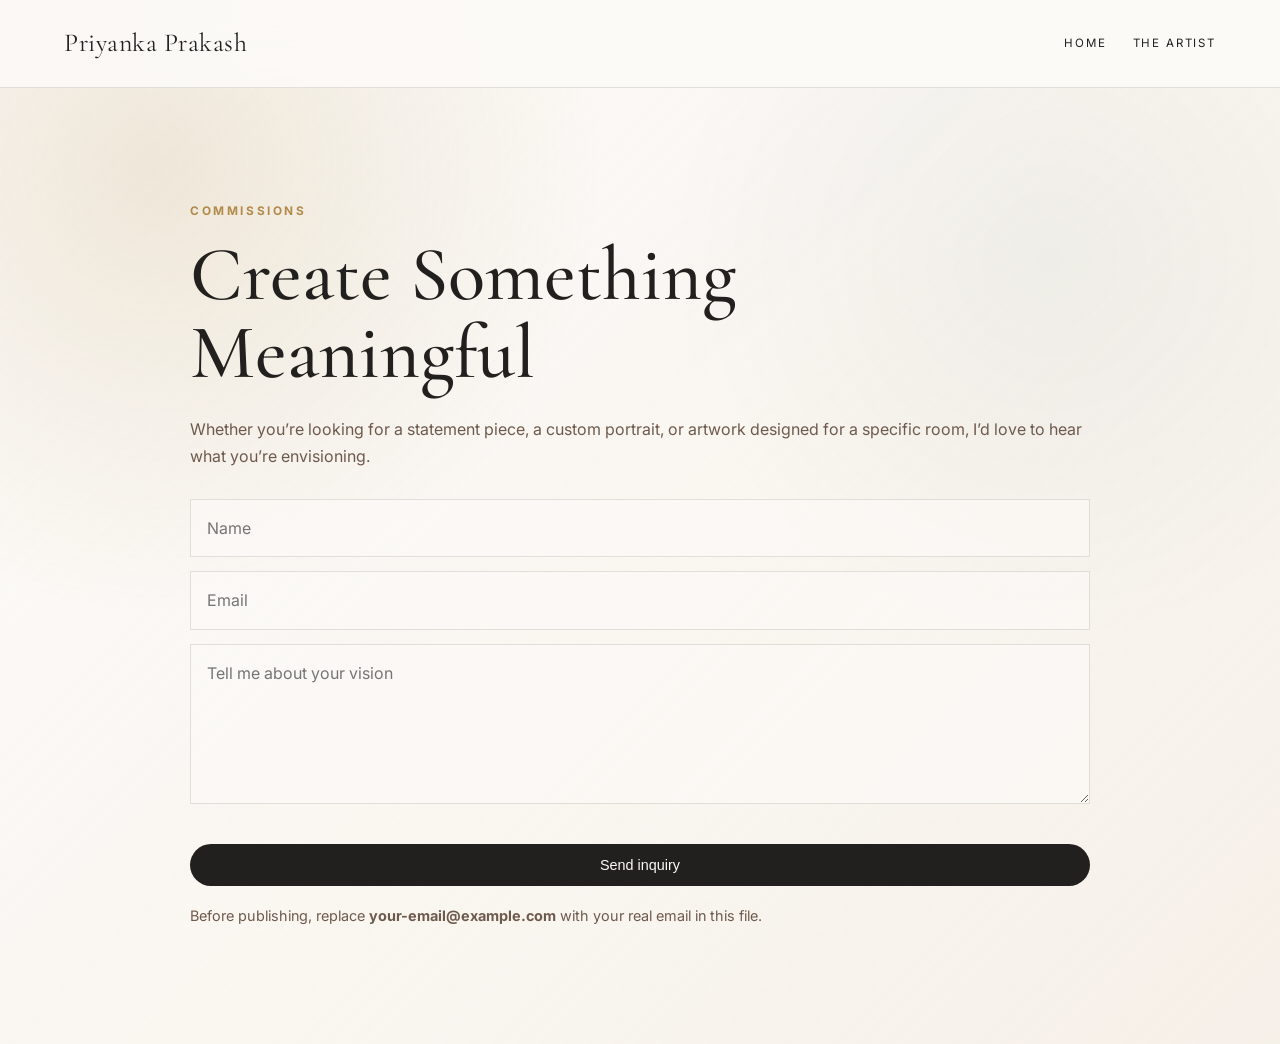
==== commissions.html @ b8d3ae8e "Add files via upload Initial site launch" ====
<!doctype html>
<html lang="en">
<head>
  <meta charset="utf-8">
  <meta name="viewport" content="width=device-width, initial-scale=1">
  <title>Commissions | Priyanka Prakash</title>
  <link rel="preconnect" href="https://fonts.googleapis.com">
  <link rel="preconnect" href="https://fonts.gstatic.com" crossorigin>
  <link href="https://fonts.googleapis.com/css2?family=Cormorant+Garamond:wght@400;500;600&family=Inter:wght@300;400;500;600&display=swap" rel="stylesheet">
  <link rel="stylesheet" href="styles.css">
</head>
<body>
  <header class="site-nav">
    <a class="brand" href="index.html">Priyanka Prakash</a>
    <nav>
      <a href="index.html">Home</a>
      <a href="artist.html">The Artist</a>
    </nav>
  </header>

  <main class="page textured-section">
    <section class="page-narrow reveal">
      <p class="eyebrow">Commissions</p>

      <!-- EDIT COMMISSION TITLE -->
      <h1>Create Something Meaningful</h1>

      <!-- EDIT COMMISSION COPY -->
      <p>Whether you’re looking for a statement piece, a custom portrait, or artwork designed for a specific room, I’d love to hear what you’re envisioning.</p>

      <form class="form" action="mailto:your-email@example.com" method="post" enctype="text/plain">
        <input name="name" placeholder="Name">
        <input name="email" placeholder="Email">
        <textarea name="message" placeholder="Tell me about your vision"></textarea>
        <button class="button" type="submit">Send inquiry</button>
      </form>

      <p class="helper-text">Before publishing, replace <strong>your-email@example.com</strong> with your real email in this file.</p>
    </section>
  </main>

  <script src="script.js"></script>
</body>
</html>
---- styles.css ----
/* =========================================================
   PRIYANKA ART SITE — V1 LAUNCH
   Boutique gallery site with easy-to-edit HTML comments.

   Palette:
   Gallery White  #FCFAF7
   Warm Linen     #F3ECE2
   Charcoal       #22201E
   Walnut         #6E5A4D
   Antique Gold   #B28A49
   Deep Emerald   #355A49
   Ember          #BF6338
========================================================= */

:root {
  --gallery-white: #FCFAF7;
  --warm-linen: #F3ECE2;
  --charcoal: #22201E;
  --walnut: #6E5A4D;
  --antique-gold: #B28A49;
  --deep-emerald: #355A49;
  --ember: #BF6338;
  --line: rgba(34, 32, 30, 0.12);
  --shadow: 0 24px 70px rgba(34, 32, 30, 0.11);
}

* { box-sizing: border-box; }

html { scroll-behavior: smooth; }

body {
  margin: 0;
  color: var(--charcoal);
  background:
    radial-gradient(circle at top left, rgba(178, 138, 73, 0.12), transparent 34rem),
    linear-gradient(180deg, var(--gallery-white), var(--warm-linen));
  font-family: "Inter", system-ui, sans-serif;
  line-height: 1.65;
}

/* Subtle plaster / limewash feeling */
.textured-section {
  position: relative;
  overflow: hidden;
  background:
    radial-gradient(circle at 12% 8%, rgba(178, 138, 73, 0.18), transparent 28rem),
    radial-gradient(circle at 82% 18%, rgba(53, 90, 73, 0.055), transparent 24rem),
    linear-gradient(135deg, rgba(255,255,255,0.34), rgba(243,236,226,0.7)),
    var(--gallery-white);
}

.textured-section::before {
  content: "";
  position: absolute;
  inset: 0;
  pointer-events: none;
  opacity: 0.28;
  background-image:
    radial-gradient(circle at 20% 20%, rgba(34,32,30,0.035) 0 1px, transparent 1px),
    radial-gradient(circle at 80% 40%, rgba(178,138,73,0.04) 0 1px, transparent 1px);
  background-size: 28px 28px, 42px 42px;
  mix-blend-mode: multiply;
}

/* Faint signature brushstroke */
.hero-mark {
  position: absolute;
  width: min(520px, 60vw);
  height: 140px;
  left: clamp(20px, 7vw, 110px);
  top: clamp(110px, 18vh, 190px);
  opacity: 0.055;
  transform: rotate(-8deg);
  border-radius: 999px;
  background: linear-gradient(90deg, transparent, var(--antique-gold), var(--ember), transparent);
  filter: blur(2px);
}

.site-nav {
  position: sticky;
  top: 0;
  z-index: 20;
  display: flex;
  justify-content: space-between;
  align-items: center;
  padding: 22px clamp(22px, 5vw, 72px);
  background: rgba(252, 250, 247, 0.88);
  backdrop-filter: blur(18px);
  border-bottom: 1px solid var(--line);
}

.brand {
  font-family: "Cormorant Garamond", Georgia, serif;
  font-size: 1.62rem;
  color: var(--charcoal);
  text-decoration: none;
  letter-spacing: 0.02em;
}

nav { display: flex; gap: 26px; }

nav a {
  color: var(--charcoal);
  text-decoration: none;
  text-transform: uppercase;
  font-size: 0.72rem;
  letter-spacing: 0.16em;
}

nav a:hover { color: var(--deep-emerald); }

.hero {
  min-height: 82vh;
  display: grid;
  grid-template-columns: 1.12fr 0.88fr;
  gap: clamp(42px, 7vw, 100px);
  align-items: center;
  padding: clamp(66px, 8vw, 112px) clamp(24px, 6vw, 96px);
}

.eyebrow {
  color: var(--antique-gold);
  font-size: 0.74rem;
  font-weight: 700;
  letter-spacing: 0.22em;
  text-transform: uppercase;
}

h1, h2, h3 {
  margin: 0;
  font-family: "Cormorant Garamond", Georgia, serif;
  font-weight: 500;
  line-height: 1.02;
}

h1 {
  max-width: 760px;
  margin: 14px 0 24px;
  font-size: clamp(3.1rem, 6vw, 5.9rem);
}

h2 { font-size: clamp(2.15rem, 4vw, 4.1rem); }
h3 { font-size: 1.45rem; }

p { color: var(--walnut); }

.hero-text {
  position: relative;
  z-index: 1;
}

.hero-text p {
  max-width: 620px;
  font-size: 1.02rem;
}

.button {
  display: inline-block;
  margin-top: 26px;
  padding: 13px 21px;
  border-radius: 999px;
  background: var(--charcoal);
  color: var(--gallery-white);
  text-decoration: none;
  font-size: 0.9rem;
  transition: 0.25s ease;
  border: 0;
  cursor: pointer;
}

.button:hover {
  background: var(--deep-emerald);
  transform: translateY(-2px);
}

.featured-panel {
  position: relative;
  z-index: 1;
  justify-self: center;
  max-width: 380px;
  padding: 18px;
  background: rgba(243, 236, 226, 0.72);
  border: 1px solid var(--line);
  box-shadow: var(--shadow);
}

.featured-panel a {
  color: inherit;
  text-decoration: none;
}

.featured-panel img {
  width: 100%;
  display: block;
  background: var(--warm-linen);
}

.featured-panel h2 {
  font-size: 1.95rem;
  margin-top: 16px;
}

.featured-panel span {
  display: inline-block;
  color: var(--antique-gold);
  margin-top: 10px;
  font-size: 0.82rem;
  letter-spacing: 0.08em;
}

.collection {
  padding: clamp(66px, 8vw, 108px) clamp(24px, 6vw, 96px);
  border-top: 1px solid var(--line);
}

.collection.warm {
  background:
    linear-gradient(135deg, rgba(53, 90, 73, 0.07), transparent 50%),
    rgba(243, 236, 226, 0.60);
}

.collection-heading {
  display: grid;
  grid-template-columns: 64px 1fr;
  gap: 18px;
  align-items: start;
  margin-bottom: 38px;
}

.collection-heading span {
  color: var(--antique-gold);
  font-family: "Cormorant Garamond", Georgia, serif;
  font-size: 2.25rem;
  line-height: 1;
}

.collection-heading p { margin-top: 8px; }

.collection-heading::after {
  content: "";
  grid-column: 2;
  width: 72px;
  height: 1px;
  background: var(--antique-gold);
  margin-top: 14px;
}

.art-grid {
  display: grid;
  gap: clamp(28px, 3vw, 46px);
  justify-content: center;
}

.large-grid {
  grid-template-columns: repeat(2, minmax(300px, 420px));
}

.portrait-grid {
  grid-template-columns: repeat(3, minmax(220px, 270px));
}

.art-card a {
  display: block;
  color: inherit;
  text-decoration: none;
}

.art-image {
  width: 100%;
  padding: 14px;
  background: var(--warm-linen);
  border: 1px solid var(--line);
  transition: 0.25s ease;
}

.art-image img {
  width: 100%;
  aspect-ratio: 4 / 5;
  object-fit: contain;
  display: block;
  background: var(--warm-linen);
}

.art-copy { padding-top: 15px; }

.art-copy p { margin: 4px 0 8px; }

.art-copy span {
  color: var(--antique-gold);
  font-size: 0.82rem;
  letter-spacing: 0.08em;
}

.art-card:hover .art-image {
  transform: translateY(-4px);
  box-shadow: var(--shadow);
}

.art-card:hover h3 { color: var(--deep-emerald); }

.closing-note {
  padding: clamp(66px, 8vw, 108px) clamp(24px, 6vw, 96px);
  text-align: center;
  background: var(--charcoal);
}

.closing-note p {
  color: var(--gallery-white);
  font-family: "Cormorant Garamond", Georgia, serif;
  font-size: clamp(1.8rem, 3.4vw, 3.4rem);
  margin: 0;
}

.closing-links {
  margin-top: 24px;
  display: flex;
  justify-content: center;
  gap: 24px;
}

.closing-links a {
  color: var(--antique-gold);
  text-decoration: none;
}

.page {
  min-height: 100vh;
  padding: clamp(70px, 8vw, 118px) clamp(24px, 6vw, 96px);
}

.page-narrow {
  max-width: 900px;
  margin: auto;
  position: relative;
  z-index: 1;
}

.artist-intro {
  display: grid;
  grid-template-columns: 140px 1fr;
  gap: 40px;
  margin-top: 28px;
}

.artist-photo-wrap {
  margin: 0;
  text-align: center;
}

.artist-photo-wrap img,
.artist-photo-wrap.missing-photo {
  width: 108px;
  height: 108px;
  display: inline-grid;
  place-items: center;
  object-fit: cover;
  border-radius: 999px;
  background: var(--warm-linen);
  border: 1px solid var(--line);
}

.artist-photo-wrap.missing-photo::before {
  content: "PP";
  color: var(--antique-gold);
  font-family: "Cormorant Garamond", Georgia, serif;
  font-size: 2rem;
}

.artist-photo-wrap figcaption {
  color: var(--walnut);
  font-size: 0.72rem;
  letter-spacing: 0.14em;
  text-transform: uppercase;
  margin-top: 10px;
}

.form {
  display: grid;
  gap: 14px;
  margin-top: 30px;
}

input, textarea {
  width: 100%;
  padding: 15px 16px;
  border: 1px solid var(--line);
  background: rgba(252, 250, 247, 0.72);
  font: inherit;
  color: var(--charcoal);
}

textarea { min-height: 160px; }

.helper-text {
  font-size: 0.9rem;
  margin-top: 18px;
}

.artwork-layout {
  display: grid;
  grid-template-columns: minmax(280px, 460px) minmax(280px, 1fr);
  gap: clamp(36px, 6vw, 86px);
  align-items: start;
}

.detail-image {
  box-shadow: var(--shadow);
}

.artwork-meta {
  margin: 20px 0 0;
  padding: 0;
  list-style: none;
}

.artwork-meta li {
  border-top: 1px solid var(--line);
  padding: 12px 0;
  color: var(--walnut);
}

.artwork-nav {
  margin-top: 34px;
  display: flex;
  gap: 16px;
  flex-wrap: wrap;
}

footer {
  padding: 26px clamp(24px, 6vw, 96px);
  color: var(--walnut);
  border-top: 1px solid var(--line);
  font-size: 0.9rem;
}

.reveal {
  opacity: 0;
  transform: translateY(16px);
  transition: 0.7s ease;
}

.reveal.visible {
  opacity: 1;
  transform: translateY(0);
}

@media (max-width: 950px) {
  nav { display: none; }

  .hero,
  .artist-intro,
  .artwork-layout {
    grid-template-columns: 1fr;
  }

  .featured-panel {
    justify-self: start;
    max-width: 340px;
  }

  .collection-heading {
    grid-template-columns: 1fr;
  }

  .collection-heading::after {
    grid-column: 1;
  }

  .large-grid,
  .portrait-grid {
    grid-template-columns: minmax(230px, 330px);
  }

  h1 {
    font-size: clamp(2.8rem, 12vw, 4.4rem);
  }
}
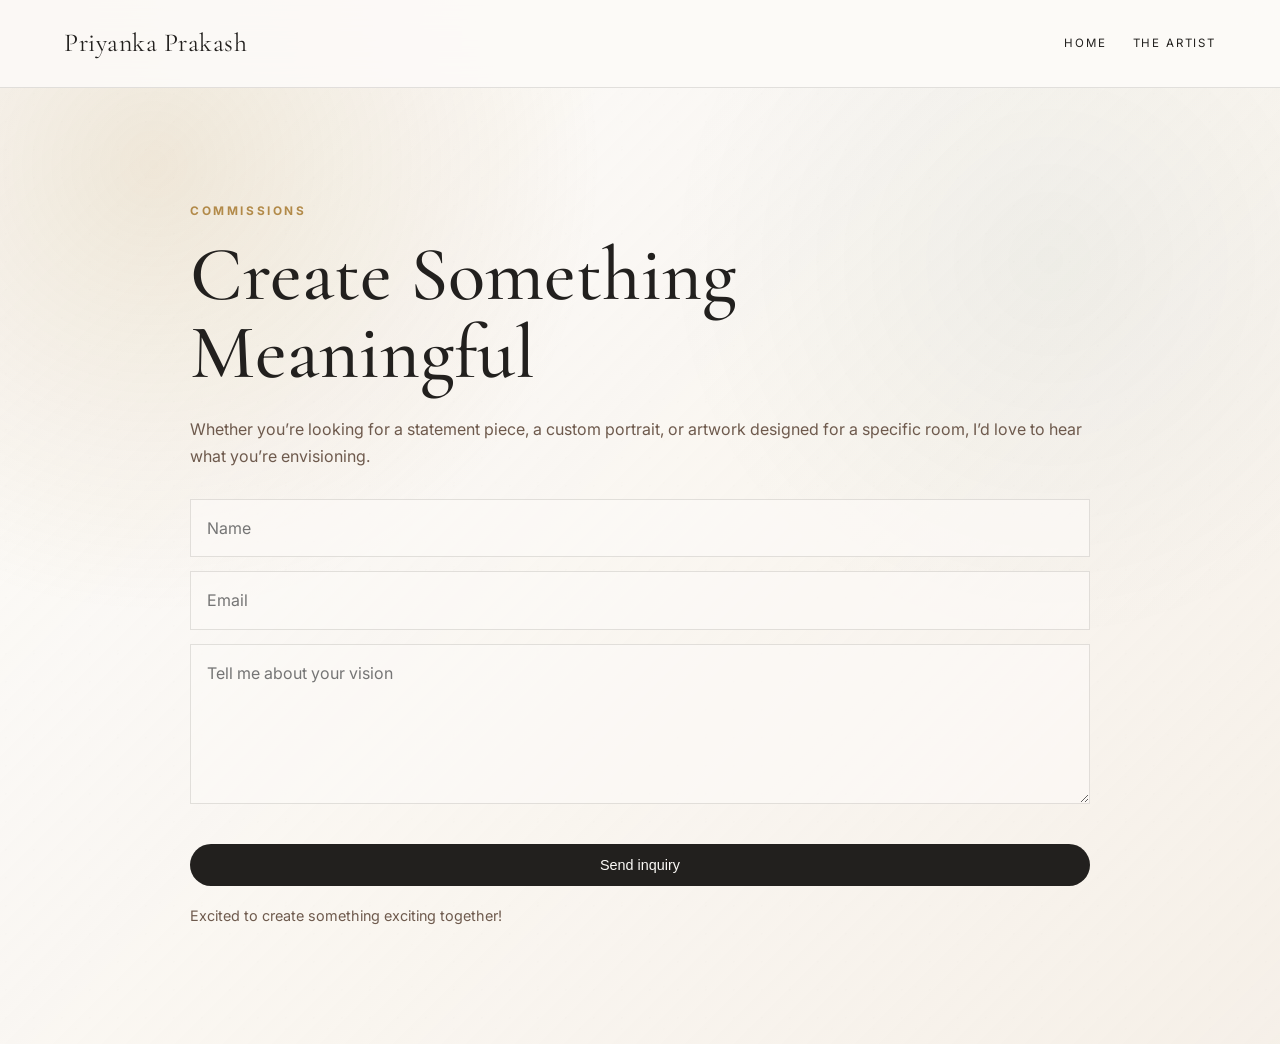
==== commit 7b64af80: "Change email in form and update helper text Updated email address for form submission and modified h" ====
--- a/commissions.html
+++ b/commissions.html
@@ -28,14 +28,14 @@
       <!-- EDIT COMMISSION COPY -->
       <p>Whether you’re looking for a statement piece, a custom portrait, or artwork designed for a specific room, I’d love to hear what you’re envisioning.</p>
 
-      <form class="form" action="mailto:your-email@example.com" method="post" enctype="text/plain">
+      <form class="form" action="mailto:priyanka.246@gmail.com" method="post" enctype="text/plain">
         <input name="name" placeholder="Name">
         <input name="email" placeholder="Email">
         <textarea name="message" placeholder="Tell me about your vision"></textarea>
         <button class="button" type="submit">Send inquiry</button>
       </form>
 
-      <p class="helper-text">Before publishing, replace <strong>your-email@example.com</strong> with your real email in this file.</p>
+      <p class="helper-text"> Excited to create something exciting together!</p>
     </section>
   </main>
 
--- a/styles.css
+++ b/styles.css
@@ -444,6 +444,34 @@
   transform: translateY(0);
 }
 
+.hero-secondary-links {
+  display: flex;
+  gap: 12px;
+  margin-top: 18px;
+  flex-wrap: wrap;
+}
+
+.hero-secondary-links a {
+  display: inline-block;
+  padding: 10px 16px;
+  border: 1px solid rgba(178, 138, 73, 0.45);
+  border-radius: 999px;
+  color: var(--charcoal);
+  background: rgba(252, 250, 247, 0.55);
+  text-decoration: none;
+  font-size: 0.78rem;
+  letter-spacing: 0.12em;
+  text-transform: uppercase;
+  transition: 0.25s ease;
+}
+
+.hero-secondary-links a:hover {
+  color: var(--gallery-white);
+  background: var(--deep-emerald);
+  border-color: var(--deep-emerald);
+}
+
+
 @media (max-width: 950px) {
   nav { display: none; }
 
